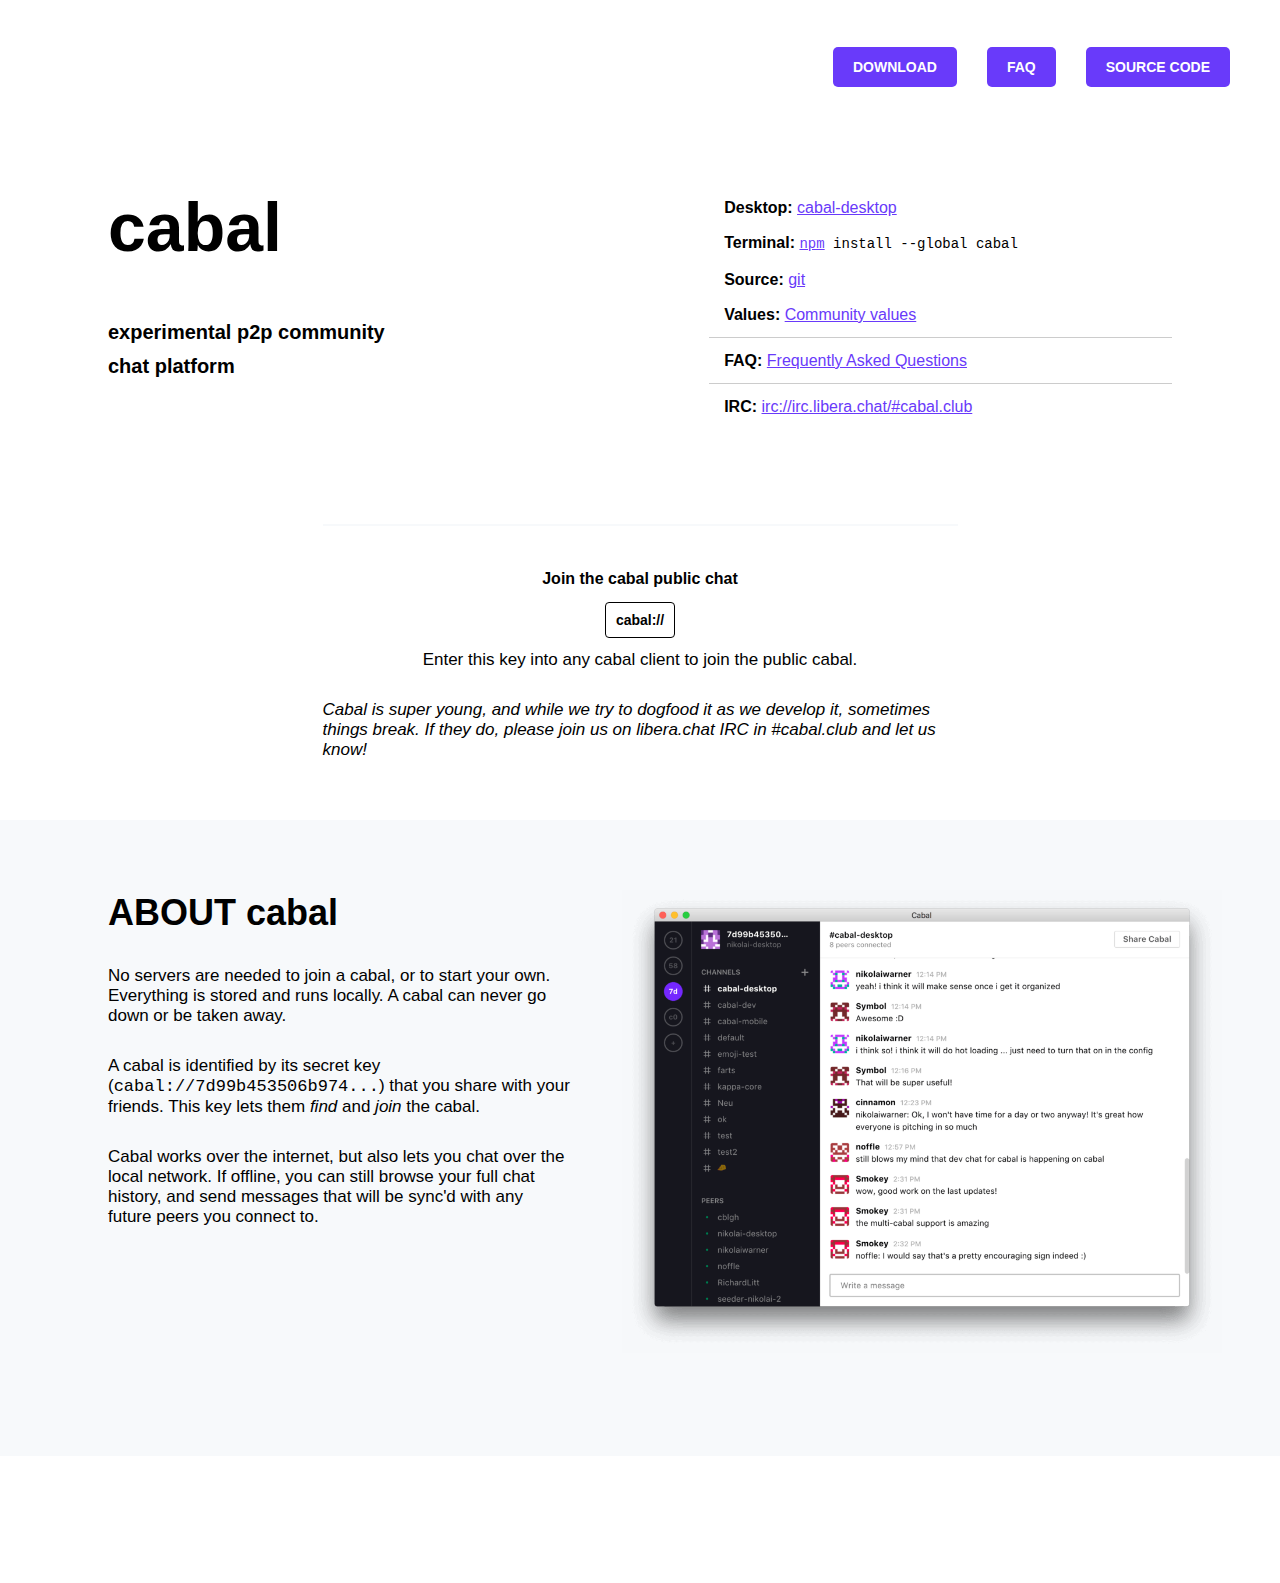
==== index.html @ 76ce259c "add new cabal key" ====
<!DOCTYPE html>

<html lang='en'>
<head>

  <title>cabal</title>

  <meta http-equiv="X-UA-Compatible" content="IE=edge">
  <meta name="viewport" content="width=device-width, initial-scale=1.0, maximum-scale=1.0" />
  <meta http-equiv='Content-Type' content='text/html; charset=utf-8' />
	<meta name="description" content="p2p chat" />

  <link rel="stylesheet" type="text/css" href="css/fonts/nitti.css" />
  <link rel="stylesheet" type="text/css" href="css/fonts/ibmplexmono.css" />
  <link rel="stylesheet" type="text/css" href="css/fonts/ibmplexsans.css" />
  <!--<link rel="stylesheet" type="text/css" href="/css/footer.css"/>-->

  <link rel="stylesheet" type="text/css" href="css/style.css" />

  <style type="text/css">
    .no-fouc {display: none;}
</style>

<script type="text/javascript">
    document.documentElement.className = 'no-fouc';
</script>

</head>

<body class="landing">
  <header><div class="header-wrapper"><div class="inner-wrapper">
    <nav id="navBar" class="no-js nav-bar">

    <div id='overlay'></div>

  <a class="nav-logo" href="/" aria-label="Cabal homepage"></a>


    <div class="nav-right">
      <div class="nav-links">
          <ul>
            <li class="alt"><a class="button uppercase" href="download.html" role="button">download</a></li>
            <li class="alt"><a class="button uppercase" href="faq.html" role="button">faq</a></li>
            <li class="alt"><a class="button uppercase" href="https://github.com/cabal-club" role="button">source code</a></li>
          </ul>
        </div>
      </div>
</nav>

  </div></div></header>

  <main class="content">
    <div class="wrapper">

  <section class="light"><div class="section-wrapper"><div class="columns">
    <div>
      <h1>cabal</h1>
      <h2 class="h2-homepage">experimental p2p community<br />chat platform</h2>
    </div>
    <div>
      <ul id='guide'>
        <li><b>Desktop:</b> <a href="https://github.com/cabal-club/cabal-desktop/releases">cabal-desktop</a></li>
        <li><b>Terminal:</b> <code><a href="https://nodejs.org">npm</a> install --global cabal</code></li>
        <li><b>Source:</b> <a href='https://github.com/cabal-club'>git</a></li>
        <li><b>Values:</b> <a href="https://github.com/cabal-club/commons/blob/master/values.md#values">Community values</a></li>
        <hr/>
        <li><b>FAQ:</b> <a href="faq.html">Frequently Asked Questions</a></li>
        <hr/>
        <li><b>IRC:</b> <a href='https://kiwiirc.com/nextclient/'>irc://irc.libera.chat/#cabal.club</a></li>
      </ul>
  </div></div></section>

  <section id="public">
    <h2>Join the cabal public chat</h2>
    <h3 class="selectable">cabal://</h3>
    <p>Enter this key into any cabal client to join the public cabal.</p>
    <p><i>Cabal is super young, and while we try to dogfood it as we develop it, sometimes things break. If they do, please join us on libera.chat IRC in #cabal.club and let us know!</i></p>
  </section>

  <section id="about" class="default"><div class="section-wrapper"><div class="columns">
    <div>
      <h2>ABOUT cabal</h2>
      <p>No servers are needed to join a cabal, or to start your own. Everything
      is stored and runs locally. A cabal can never go down or be taken
      away.</p>
      <p>A cabal is identified by its secret key
      (<code>cabal://7d99b453506b974...</code>) that you share with your
      friends.  This key lets them <i>find</i> and <i>join</i> the cabal.</p>
      <p>Cabal works over the internet, but also lets you chat over the local
      network. If offline, you can still browse your full chat history, and send
      messages that will be sync'd with any future peers you connect to.</p>
    </div>

    <div style="margin-right:-250px; width:800px">
      <img src="desktop.png" alt="desktop app" width="600px"/>
    </div>
  </div></div></section>
  </main>

<script>
  window.addEventListener("load", function(e) {
    document.documentElement.className = '';
  });
</script>

<!-- website forked from https://handshake.org (MIT) -->

</body>
</html>
---- css/style.css ----
/* Eric Meyer's CSS Reset
   http://meyerweb.com/eric/tools/css/reset/
   v2.0 | 20110126
   License: none (public domain)
   This is a Sass partial
*/
html, body, div, span, applet, object, iframe, h1, h2, h3, h4, h5, h6, p, blockquote, pre, a, abbr, acronym, address, big, cite, code, del, dfn, em, img, ins, kbd, q, s, samp, small, strike, strong, sub, sup, tt, var, b, u, i, center, dl, dt, dd, ol, ul, li, fieldset, form, label, legend, table, caption, tbody, tfoot, thead, tr, th, td, article, aside, canvas, details, embed, figure, figcaption, footer, header, hgroup, menu, nav, output, ruby, section, summary, time, mark, audio, video {
  margin: 0;
  padding: 0;
  border: 0;
  font-size: 100%;
  vertical-align: baseline; }

/* HTML5 display-role reset for older browsers */
article, aside, details, figcaption, figure, footer, header, hgroup, menu, nav, section {
  display: block; }

body {
  line-height: 1; }

ol, ul {
  list-style: none; }

blockquote, q {
  quotes: none; }

blockquote:before, blockquote:after, q:before, q:after {
  content: '';
  content: none; }

table {
  border-collapse: collapse;
  border-spacing: 0; }

/* BEGIN Light */
@font-face {
  font-family: 'Open Sans';
  src: url("../fonts/Light/OpenSans-Light.eot?v=1.1.0");
  src: url("../fonts/Light/OpenSans-Light.eot?#iefix&v=1.1.0") format("embedded-opentype"), url("../fonts/Light/OpenSans-Light.woff2?v=1.1.0") format("woff2"), url("../fonts/Light/OpenSans-Light.woff?v=1.1.0") format("woff"), url("../fonts/Light/OpenSans-Light.ttf?v=1.1.0") format("truetype"), url("../fonts/Light/OpenSans-Light.svg?v=1.1.0#Light") format("svg");
  font-weight: 300;
  font-style: normal; }
/* END Light */
/* BEGIN Light Italic */
@font-face {
  font-family: 'Open Sans';
  src: url("../fonts/LightItalic/OpenSans-LightItalic.eot?v=1.1.0");
  src: url("../fonts/LightItalic/OpenSans-LightItalic.eot?#iefix&v=1.1.0") format("embedded-opentype"), url("../fonts/LightItalic/OpenSans-LightItalic.woff2?v=1.1.0") format("woff2"), url("../fonts/LightItalic/OpenSans-LightItalic.woff?v=1.1.0") format("woff"), url("../fonts/LightItalic/OpenSans-LightItalic.ttf?v=1.1.0") format("truetype"), url("../fonts/LightItalic/OpenSans-LightItalic.svg?v=1.1.0#LightItalic") format("svg");
  font-weight: 300;
  font-style: italic; }
/* END Light Italic */
/* BEGIN Regular */
@font-face {
  font-family: 'Open Sans';
  src: url("../fonts/Regular/OpenSans-Regular.eot?v=1.1.0");
  src: url("../fonts/Regular/OpenSans-Regular.eot?#iefix&v=1.1.0") format("embedded-opentype"), url("../fonts/Regular/OpenSans-Regular.woff2?v=1.1.0") format("woff2"), url("../fonts/Regular/OpenSans-Regular.woff?v=1.1.0") format("woff"), url("../fonts/Regular/OpenSans-Regular.ttf?v=1.1.0") format("truetype"), url("../fonts/Regular/OpenSans-Regular.svg?v=1.1.0#Regular") format("svg");
  font-weight: normal;
  font-style: normal; }
/* END Regular */
/* BEGIN Italic */
@font-face {
  font-family: 'Open Sans';
  src: url("../fonts/Italic/OpenSans-Italic.eot?v=1.1.0");
  src: url("../fonts/Italic/OpenSans-Italic.eot?#iefix&v=1.1.0") format("embedded-opentype"), url("../fonts/Italic/OpenSans-Italic.woff2?v=1.1.0") format("woff2"), url("../fonts/Italic/OpenSans-Italic.woff?v=1.1.0") format("woff"), url("../fonts/Italic/OpenSans-Italic.ttf?v=1.1.0") format("truetype"), url("../fonts/Italic/OpenSans-Italic.svg?v=1.1.0#Italic") format("svg");
  font-weight: normal;
  font-style: italic; }
/* END Italic */
/* BEGIN Semibold */
@font-face {
  font-family: 'Open Sans';
  src: url("../fonts/Semibold/OpenSans-Semibold.eot?v=1.1.0");
  src: url("../fonts/Semibold/OpenSans-Semibold.eot?#iefix&v=1.1.0") format("embedded-opentype"), url("../fonts/Semibold/OpenSans-Semibold.woff2?v=1.1.0") format("woff2"), url("../fonts/Semibold/OpenSans-Semibold.woff?v=1.1.0") format("woff"), url("../fonts/Semibold/OpenSans-Semibold.ttf?v=1.1.0") format("truetype"), url("../fonts/Semibold/OpenSans-Semibold.svg?v=1.1.0#Semibold") format("svg");
  font-weight: 600;
  font-style: normal; }
/* END Semibold */
/* BEGIN Semibold Italic */
@font-face {
  font-family: 'Open Sans';
  src: url("../fonts/SemiboldItalic/OpenSans-SemiboldItalic.eot?v=1.1.0");
  src: url("../fonts/SemiboldItalic/OpenSans-SemiboldItalic.eot?#iefix&v=1.1.0") format("embedded-opentype"), url("../fonts/SemiboldItalic/OpenSans-SemiboldItalic.woff2?v=1.1.0") format("woff2"), url("../fonts/SemiboldItalic/OpenSans-SemiboldItalic.woff?v=1.1.0") format("woff"), url("../fonts/SemiboldItalic/OpenSans-SemiboldItalic.ttf?v=1.1.0") format("truetype"), url("../fonts/SemiboldItalic/OpenSans-SemiboldItalic.svg?v=1.1.0#SemiboldItalic") format("svg");
  font-weight: 600;
  font-style: italic; }
/* END Semibold Italic */
/* BEGIN Bold */
@font-face {
  font-family: 'Open Sans';
  src: url("../fonts/Bold/OpenSans-Bold.eot?v=1.1.0");
  src: url("../fonts/Bold/OpenSans-Bold.eot?#iefix&v=1.1.0") format("embedded-opentype"), url("../fonts/Bold/OpenSans-Bold.woff2?v=1.1.0") format("woff2"), url("../fonts/Bold/OpenSans-Bold.woff?v=1.1.0") format("woff"), url("../fonts/Bold/OpenSans-Bold.ttf?v=1.1.0") format("truetype"), url("../fonts/Bold/OpenSans-Bold.svg?v=1.1.0#Bold") format("svg");
  font-weight: bold;
  font-style: normal; }
/* END Bold */
/* BEGIN Bold Italic */
@font-face {
  font-family: 'Open Sans';
  src: url("../fonts/BoldItalic/OpenSans-BoldItalic.eot?v=1.1.0");
  src: url("../fonts/BoldItalic/OpenSans-BoldItalic.eot?#iefix&v=1.1.0") format("embedded-opentype"), url("../fonts/BoldItalic/OpenSans-BoldItalic.woff2?v=1.1.0") format("woff2"), url("../fonts/BoldItalic/OpenSans-BoldItalic.woff?v=1.1.0") format("woff"), url("../fonts/BoldItalic/OpenSans-BoldItalic.ttf?v=1.1.0") format("truetype"), url("../fonts/BoldItalic/OpenSans-BoldItalic.svg?v=1.1.0#BoldItalic") format("svg");
  font-weight: bold;
  font-style: italic; }
/* END Bold Italic */
/* BEGIN Extrabold */
@font-face {
  font-family: 'Open Sans';
  src: url("../fonts/ExtraBold/OpenSans-ExtraBold.eot?v=1.1.0");
  src: url("../fonts/ExtraBold/OpenSans-ExtraBold.eot?#iefix&v=1.1.0") format("embedded-opentype"), url("../fonts/ExtraBold/OpenSans-ExtraBold.woff2?v=1.1.0") format("woff2"), url("../fonts/ExtraBold/OpenSans-ExtraBold.woff?v=1.1.0") format("woff"), url("../fonts/ExtraBold/OpenSans-ExtraBold.ttf?v=1.1.0") format("truetype"), url("../fonts/ExtraBold/OpenSans-ExtraBold.svg?v=1.1.0#ExtraBold") format("svg");
  font-weight: 800;
  font-style: normal; }
/* END Extrabold */
/* BEGIN Extrabold Italic */
@font-face {
  font-family: 'Open Sans';
  src: url("../fonts/ExtraBoldItalic/OpenSans-ExtraBoldItalic.eot?v=1.1.0");
  src: url("../fonts/ExtraBoldItalic/OpenSans-ExtraBoldItalic.eot?#iefix&v=1.1.0") format("embedded-opentype"), url("../fonts/ExtraBoldItalic/OpenSans-ExtraBoldItalic.woff2?v=1.1.0") format("woff2"), url("../fonts/ExtraBoldItalic/OpenSans-ExtraBoldItalic.woff?v=1.1.0") format("woff"), url("../fonts/ExtraBoldItalic/OpenSans-ExtraBoldItalic.ttf?v=1.1.0") format("truetype"), url("../fonts/ExtraBoldItalic/OpenSans-ExtraBoldItalic.svg?v=1.1.0#ExtraBoldItalic") format("svg");
  font-weight: 800;
  font-style: italic; }
/* END Extrabold Italic */
/*# sourceMappingURL=open-sans.css.map */
@media (max-width: 46rem) {
  .nomobile, .tablet, .desktop {
    display: none !important; } }
@media (min-width: 46.001rem) and (max-width: 63rem) {
  .mobile, .notablet, .desktop {
    display: none !important; } }
@media (min-width: 63.001rem) {
  .mobile, .tablet, .nodesktop {
    display: none !important; } }
@media (max-width: 46rem) {
  .nomobile, .tablet, .desktop {
    display: none !important; } }
@media (min-width: 46.001rem) and (max-width: 63rem) {
  .mobile, .notablet, .desktop {
    display: none !important; } }
@media (min-width: 63.001rem) {
  .mobile, .tablet, .nodesktop {
    display: none !important; } }
.header-wrapper {
  display: flex;
  justify-content: center; }
.header-wrapper .inner-wrapper {
  max-width: 1440px;
  width: 100%; }

#overlay {
  background-color: transparent;
  display: none;
  height: 2500%;
  top: 0;
  right: 0;
  bottom: 0;
  left: 0;
  position: absolute;
  z-index: 9; }

.nav-bar {
  font-family: "Nitti Light", Helvetica, sans-serif;
  -ms-flex-align: center;
  -ms-grid-row-align: center;
  position: relative;
  z-index: 8;
  align-items: center;
  padding: 30px 50px;
  justify-content: space-between; }
@media (max-width: 63rem) {
  .nav-bar {
    justify-content: space-between; } }
@media(max-width: 414px) {
  .nav-bar {
    padding-left: 25px;
    padding-right: 25px; } }
.nav-bar a.nav-logo {
  display: block;
  background-image: url(../logo.black.svg);
  background-size: contain;
  height: 60px;
  width: 60px;
  background-repeat: no-repeat;
  position: relative;
  top:10px;
  margin-left:0px
}
.nav-bar a.nav-logo:hover {
  opacity:0.8;
}
.nav-bar .nav-right {
  align-items: center;
  display: flex;
  display: -ms-flexbox;
  justify-content: flex-end;
  margin-top: 13px; }
.nav-bar .nav-right.links-left {
  width: 100%;
  justify-content: flex-start; }
@media (max-width: 63rem) {
  .nav-bar .nav-right.links-left {
    width: unset; } }
.nav-bar .nav-right .nav-links.user-menu {
  margin-left: 50px; }
@media (max-width: 63rem) {
  .nav-bar .nav-right .nav-links.user-menu {
    margin-left: 0; } }
.nav-bar, .nav-bar .nav-links > ul {
  display: -ms-flexbox;
  display: flex; }
.nav-bar a, .nav-bar .nav-links > ul a {
  font-size: 14px;
  line-height: 14px;
  margin-left: 30px;
  font-weight: 600;
  color: #000;
  text-transform: uppercase;
  text-decoration: none; }
.nav-bar a:hover, .nav-bar .nav-links > ul a:hover {
  text-decoration: underline; }
.nav-bar .user-menu, .nav-bar .nav-links > ul .user-menu {
  flex: 0 0 auto; }
.nav-bar .user-menu .dropdown a, .nav-bar .nav-links > ul .user-menu .dropdown a {
  height: 30px;
  line-height: 30px;
  margin-left: 0;
  margin-top: 12px; }
> .nav-bar .user-menu .dropdown:before, > .nav-bar .nav-links > ul .user-menu .dropdown:before {
  display: inline-block;
  width: 30px;
  height: 30px; }
> .nav-bar .user-menu .dropdown:after, > .nav-bar .nav-links > ul .user-menu .dropdown:after {
  display: inline-block;
  margin-left: 5px;
  width: 12px;
  height: 5px;
  vertical-align: top; }
.nav-bar .user-menu .dropdown .dropdown-menu, .nav-bar .nav-links > ul .user-menu .dropdown .dropdown-menu {
  display: block;
  position: absolute;
  right: 40px;
  top: 70px;
  border-radius: 10px;
  text-align: left;
  box-shadow: 0 2px 6px rgba(0, 0, 0, 0.3); }
.nav-bar .user-menu .dropdown .dropdown-menu.hide, .nav-bar .nav-links > ul .user-menu .dropdown .dropdown-menu.hide {
  display: none; }
.nav-bar .user-menu .dropdown .dropdown-menu ul, .nav-bar .nav-links > ul .user-menu .dropdown .dropdown-menu ul {
  flex-direction: column;
  padding-left: 28px;
  padding-right: 28px; }
.nav-bar .user-menu .dropdown .dropdown-menu li, .nav-bar .nav-links > ul .user-menu .dropdown .dropdown-menu li {
  display: block;
  margin-left: 0px;
  color: black;
  padding: 0.5em 0; }
.nav-bar .user-menu .dropdown .dropdown-menu .dropdown-header, .nav-bar .nav-links > ul .user-menu .dropdown .dropdown-menu .dropdown-header {
  align-items: center;
  border-bottom: 1px solid #505274;
  padding: 15px 20px;
  display: flex;
  display: -ms-flexbox;
  -ms-flex-align: center;
  align-items: center;
  border-bottom: 1px solid #c2c2c2;
  padding: 15px 20px; }
.nav-bar .user-menu .dropdown .dropdown-menu .dropdown-header h5, .nav-bar .nav-links > ul .user-menu .dropdown .dropdown-menu .dropdown-header h5 {
  margin: 0;
  margin-top: 5px; }
.nav-bar .user-menu .dropdown .dropdown-menu .dropdown-header a.button, .nav-bar .nav-links > ul .user-menu .dropdown .dropdown-menu .dropdown-header a.button {
  background: #693AFA;
  color: white;
  margin-left: 10px;
  margin-right: 0;
  float: right;
  padding: 5px 10px;
  text-transform: none;
  font-size: 12px; }
.nav-bar .user-menu .dropdown .dropdown-menu .dropdown-header h5, .nav-bar .nav-links > ul .user-menu .dropdown .dropdown-menu .dropdown-header h5 {
  color: #A5A5A5;
  border: none;
  margin-right: 5px;
  margin-top: 13px;
  font-size: 9px; }

.dropdown .dropdown-menu.overflow {
  right: 10px; }

.dropdown .dropdown-menu:not(.dropdown-menu-header) {
  padding-top: 38px; }

.dark .dropdown .dropdown-menu .dropdown-header {
  background-color: black; }
.dark .dropdown .dropdown-menu .dropdown-header h5 {
  color: #8B8B8B; }

.landing .dropdown .dropdown-menu .dropdown-header, .light .dropdown .dropdown-menu .dropdown-header {
  background-color: #F2F2F2; }
.landing .dropdown .dropdown-menu .dropdown-header .button, .light .dropdown .dropdown-menu .dropdown-header .button {
  background: #693AFA;
  color: white;
  margin-left: 10px;
  float: right;
  text-transform: none; }
.landing .dropdown .dropdown-menu .dropdown-header h5, .light .dropdown .dropdown-menu .dropdown-header h5 {
  color: #A5A5A5;
  border: none;
  margin-right: 5px;
  font-size: 9px; }

.light .user-menu .dropdown > a:before, .landing .user-menu .dropdown > a:before {
  content: url("/img/icons/user_icon_black.svg"); }

.dark .user-menu .dropdown > a:before, .ownership .user-menu .dropdown > a:before {
  content: url("/img/icons/user_icon_white.svg"); }

.dark .dropdown .dropdown-menu {
  background-color: black;
  color: white; }

.ownership .dropdown .dropdown-menu {
  background-color: #434262;
  color: white; }

.light .dropdown .dropdown-menu, .landing .dropdown .dropdown-menu {
  background-color: white;
  color: black; }
.light .dropdown .dropdown-menu ul, .landing .dropdown .dropdown-menu ul {
  color: green;
  padding: 25px 0px;
  background-color: #F2F2F2; }

dropdown .dropdown-menu li {
  display: block;
  margin-left: 0px; }

#burgernav {
  position: absolute;
  right: 0;
  width: 100%;
  top: 105px;
  z-index: 10;
  color: black;
  padding: 2em 0 1.5em;
  display: none;
  border-top: #cccccc 1px solid;
  border-bottom: 1px solid #cccccc; }

.landing #burgernav, .light #burgernav {
  background-color: white; }

.dark #burgernav {
  background-color: black; }
.dark #burgernav a {
  color: white; }

.ownership #burgernav {
  background-color: #251C47; }
.ownership #burgernav a {
  color: white; }

#burgernav ul {
  display: block;
  margin: 0;
  text-transform: uppercase; }

#burgernav li {
  list-style: none;
  margin-left: 0; }

#burgernav li ul {
  text-transform: none; }

#burgernav li a {
  padding: 1em 0;
  font-weight: 100;
  display: block;
  font-size: initial;
  text-align: left;
  font-weight: bold; }
#burgernav li a:hover {
  text-decoration: underline; }

#burgernav li a.button {
  font-weight: bold;
  padding: 5px 10px;
  text-align: center; }

.dark #burgernav li a.button {
  color: black; }

#burgernav.dropped {
  display: block; }

.hide {
  display: none; }

.burgermenu {
  font-size: 2.5em;
  display: none; }

@media (max-width: 63rem) {
  .nav-links:not(.user-menu) {
    display: none; }

  .user-menu li {
    margin-left: 0; }

  .burgermenu {
    display: inherit; } }
.active-nav {
  overflow-y: visible; }

.active-nav #overlay {
  display: block; }

.dark header {
  background-color: black;
  background: black; }
.dark, .dark .nav-links ul li a {
  color: white; }
.dark .logo-dark {
  display: none; }
.dark .logo-light {
  display: block; }
.dark .burgermenu {
  background-color: black; }

.light header {
  background-color: #f7f9fb; }
.light .burgermenu {
  background-color: #white; }
.light, .light .nav-links ul li a {
  color: black; }
.light .logo-light {
  display: none; }
.light .logo-dark {
  display: block; }

.ownership header {
  background-color: #251C47;
  border-bottom: 1px solid #505274; }
.ownership header .nav-bar .nav-links {
  justify-content: flex-start; }
.ownership header .nav-bar .logo-dark {
  display: none; }

.landing header .logo-light {
  display: none; }
.landing header .nav-links ul li a {
  color: black; }

.ownership .nav-bar .nav-links a {
  color: white;
  margin-top: 11px; }

.no-js-fix {
  display: none; }

.no-js .no-js-fix {
  display: inline; }

.no-js .on-js-fix {
  display: none; }

html {
  height: 100%;
  margin: 0;
  padding: 0; }

body {
  display: -webkit-box;
  display: -ms-flexbox;
  display: flex;
  -webkit-box-orient: vertical;
  -webkit-box-direction: normal;
  -ms-flex-direction: column;
  flex-direction: column;
  height: 100%;
  font-family: "Nitti Light", Helvetica, sans-serif;
  margin: 0 auto;
  max-width: 100%;
  overflow-x: hidden;
  padding: 0; }
body.light {
  color: #000000;
  background-color: #ffffff; }
body p {
  font-size: 17px;
  font-weight: 400;
  line-height: 20px; }

h1, h2, h3, h4, h5, h6, p {
  margin-top: 0;
  margin-bottom: 12px; }

h1 {
  margin-bottom: 50px; }
h1.low-margin {
  margin-bottom: 30px; }

.content {
  -webkit-box-flex: 1;
  -ms-flex: 1 0 auto;
  flex: 1 0 auto; 
  padding-bottom: 8rem;
}
.content .wrapper {
  display: -webkit-box;
  display: -ms-flexbox;
  display: flex;
  -webkit-box-orient: vertical;
  -webkit-box-direction: normal;
  -ms-flex-direction: column;
  flex-direction: column;
  -webkit-box-align: center;
  -ms-flex-align: center;
  align-items: center;
  height: 100%;
  width: 100%; }

.columns {
  display: -webkit-box;
  display: -ms-flexbox;
  display: flex;
  -webkit-box-orient: vertical;
  -webkit-box-direction: normal;
  -ms-flex-direction: row;
  flex-direction: row;
  -webkit-box-align: center;
  -ms-flex-align: center;
  align-items: center;
  margin-bottom: 30px; }
.columns > img#faucet {
  width: 90px;
  margin-left: 10px; }

section {
  display: -webkit-box;
  display: -ms-flexbox;
  display: flex;
  -webkit-box-orient: vertical;
  -webkit-box-direction: normal;
  -ms-flex-direction: column;
  flex-direction: column;
  -webkit-box-align: center;
  -ms-flex-align: center;
  align-items: center;
  width: 100%;
  padding: 70px 0; }
section .section-wrapper {
  box-sizing: border-box;
  display: -webkit-box;
  display: -ms-flexbox;
  display: flex;
  max-width: 1064px;
  margin: 0 50px;
  width: calc(100% - 100px);
  -webkit-box-orient: horizontal;
  -webkit-box-direction: normal;
  -ms-flex-direction: row;
  flex-direction: column; }
section .section-wrapper.faq {
  flex-direction: row; }
section .section-wrapper > div.columns {
  display: inherit;
  -webkit-box-pack: justify;
  -ms-flex-pack: justify;
  justify-content: space-between;
  align-items: stretch; }
section .section-wrapper > div.columns.wide-left div:first-of-type {
  width: 60%; }
section .section-wrapper > div.columns.wide-left div:nth-of-type(2) {
  text-align: center;
  width: 40%; }
section .section-wrapper > div.columns > div {
  width: 43.5%; }
section .section-wrapper > div.columns > div .faucet-cta {
  border: 1px solid black;
  padding: 50px;
  background-color: white; }
section .section-wrapper > div.columns > div .faucet-cta p:last-of-type {
  margin-bottom: 0; }
section .section-wrapper > div.columns > div .faucet-cta p.button-wrap a.button {
  width: calc(100% - 100px);
  padding: 20px 35px;
  text-align: center;
  display: block; }
section .button {
  font-size: 16px;
  font-weight: 600;
  height: 24px;
  line-height: 24px;
  text-decoration: none;
  padding: 16px 30px;
  border-radius: 5px; }
section a.button {
  color: white; }

/* Chrome/Opera/Safari */
::-webkit-input-placeholder {
  color: #c2c2c2; }

/* Firefox 19+ */
::-moz-placeholder {
  color: #c2c2c2; }

/* IE 10+ */
::-ms-input-placeholder {
  color: #c2c2c2; }

/* Firefox 18- */
::-moz-placeholder {
  color: #c2c2c2; }

h1 {
  font-family: "IBM Plex Sans", Helvetica, sans-serif;
  line-height: 75px;
  font-size: 68px;
  font-weight: 600;
  margin-top: 0; }

h2 {
  font-size: 36px;
  font-weight: 600;
  line-height: 46px;
  margin-bottom: 30px;
  max-width: 884px; }

h3 {
  font-size: 20px;
  font-weight: 600;
  line-height: 34px; }

h4 {
  font-size: 16px;
  line-height: 32px;
  font-weight: 400; }

h5 {
  border: 1px solid #ffffff;
  display: block;
  margin: 0;
  padding: 0; }

.h2-homepage {
  font-size: 20px;
  font-weight: 600;
  line-height: 34px;
  margin-bottom: 12px;
}

.space-top {
  padding-top: 30px; }

.no-pad {
  padding-bottom: unset;
  padding-top: unset;
  margin: unset; }

.footnote {
  font-size: 10px; }

.cta {
  text-align: center;
  margin-top: 2em !important; }

.purple-link {
  color: #693AFA !important;
  text-decoration: underline !important; }
.purple-link:hover {
  color: #5630CD !important; }

.long-list-item {
  word-wrap: break-word; }

a {
  color: #693AFA;
  font-weight: 400; }

.community ul li {
  margin-bottom: 30px; }
.community .hero-no-split ul li {
  display: flex;
  flex-flow: column nowrap;
  align-items: center; }
.community .hero-no-split strong {
  display: block; }

ul.events {
  list-style: none;
  padding: 0; }
ul.events li {
  margin-bottom: 30px; }
ul.events li span, ul.events li a {
  display: inline-block;
  margin-bottom: 12px; }
ul.events li span {
  font-weight: bold;
  width: 205px; }

.name-container strong {
  display: inline-block;
  line-height: 34px; }

p {
  margin-bottom: 30px;
  max-width: 884px; }

ul.name-list {
  padding: 0;
  margin: 0;
  list-style-type: none;
  display: -webkit-box;
  display: -ms-flexbox;
  display: flex;
  -ms-flex-wrap: wrap;
  flex-wrap: wrap;
  -ms-flex-line-pack: justify;
  align-content: space-between;
  -webkit-box-align: center;
  -ms-flex-align: center;
  align-items: center; }
ul.name-list + strong {
  margin-top: 30px; }
ul.name-list li {
  width: 33.33%;
  margin: 0; }
ul.name-list a {
  text-decoration: none;
  color: black;
  font-weight: 400;
  line-height: 34px; }

ul.notes {
  display: -webkit-box;
  display: -ms-flexbox;
  display: flex;
  padding: 0;
  flex-wrap: wrap;
  -webkit-box-pack: justify;
  -ms-flex-pack: justify;
  justify-content: space-between; }
ul.notes strong {
  display: inline-block;
  margin-right: 10px; }
ul.notes.pad {
  margin-bottom: unset; }
ul.notes li {
  margin-top: 12px;
  max-width: 43.5%;
  min-height: 160px;
  line-height: 34px;
  position: relative;
  display: block;
  padding-top: 20px;
  -webkit-box-flex: 1;
  -ms-flex: 1 1 auto;
  flex: 1 1 auto; }
ul.notes li:before {
  content: " ";
  background: black;
  height: 5px;
  left: 0;
  position: absolute;
  top: 0;
  width: 32px; }

img:not(.logo) {
  max-width: 100%; }

.inner-wrap {
  max-width: 884px; }
.inner-wrap h2 {
  font-weight: normal; }

.center {
  text-align: center; }

#privacy-policy h4, #terms-of-use h4 {
  margin: 0 0 5px; }
#privacy-policy ul, #terms-of-use ul {
  display: block;
  list-style: none;
  max-width: 884px; }

#terms-of-use ul li {
  margin-bottom: 30px;
  line-height: 32px; }

.links a {
  display: block;
  margin: 0 0 30px; }
.links a.button {
  display: inline-block; }

.text a {
  text-decoration: none;
  color: black; }
.text a:hover {
  color: black;
  text-decoration: underline; }

#roadmap ol {
  margin: 0;
  padding: 0;
  display: flex;
  list-style-type: none;
  justify-content: space-between; }

#roadmap ol li {
  position: relative;
  padding: 80px 30px 0 0;
  display: block;
  width: 28%; }

#roadmap ol li p {
  margin: 15px 0;
  line-height: 200%; }

#roadmap ol li:before {
  position: absolute;
  left: 0;
  top: 10px;
  width: 60px;
  height: 60px;
  border-radius: 30px;
  background: #222646;
  content: " "; }

#roadmap ol li:after {
  position: absolute;
  left: 90px;
  top: 38px;
  width: 310px;
  height: 4px;
  border-radius: 30px;
  background: #222646;
  content: " "; }

#roadmap ol li:first-child:before {
  background: #00f9ca; }

#roadmap ol li:last-child:after {
  content: none; }

#roadmap ol li.phase-2 {
  margin-top: 60px; }

#roadmap ol li.phase-3 {
  margin-top: 120px; }

#roadmap .date {
  font-style: italic; }

.center-link {
  max-width: unset;
  width: 100%;
  text-align: center;
  margin-top: 50px; }

body.landing .links {
  display: block; }
body.landing .links a {
  display: block; }
body.landing .links .verified {
  display: inline-block; }
body.landing .button:hover {
  color: white !important; }

#guide {
}
#guide li {
  line-height: 15px;
  padding:10px 15px;
}
#guide hr {
  background:#ccc;
  height:1px;
  display: block;
  border:0px;
  margin:5px 0px;
}

#guide code {
  font-size:14px;
}

#public {
  border-top:2px solid #f7f9fb;
  padding: 30px 0;
  width: 635px;
}

#public h2 {
  font-size:16px;
  margin-bottom: 0px
}

#public h3 {
  font-size: 14px;
  border: 1.5px solid black;
  border-radius: 4px;
  padding: 0px 10px;
  max-width: 80vw;
  word-break: break-word;
  text-align: center;
}

.selectable {
  -webkit-touch-callout: all; /* iOS Safari */
  -webkit-user-select: all; /* Safari */
  -khtml-user-select: all; /* Konqueror HTML */
  -moz-user-select: all; /* Firefox */
  -ms-user-select: all; /* Internet Explorer/Edge */
  user-select: all; /* Chrome and Opera */
}

.hero-info {
  padding: 14px 0px; }
.hero-info:not(:last-child) {
  border-bottom: 1px solid #C2C2C2; }
.hero-info h4 {
  padding-bottom: 0px;
  margin-bottom: 0px;
  font-weight: 600;
  font-size: 1em; }
.hero-info p {
  margin-bottom: 0; }

.hero-no-split {
  display: flex;
  flex-direction: column;
  align-items: center; }
.hero-no-split ul li {
  width: unset; }
.hero-no-split p {
  margin-bottom: 0; }
.hero-no-split p a {
  color: #693AFA; }
.hero-no-split h4 {
  padding-bottom: 0px;
  margin-bottom: 0px;
  font-weight: 600;
  font-size: 1em; }
.hero-no-split ul {
  display: -ms-flexbox;
  display: -webkit-box;
  display: flex;
  flex-wrap: wrap;
  margin: 0;
  padding: 0;
  list-style: none;
  -webkit-box-pack: justify;
  -ms-flex-wrap: wrap;
  -ms-flex-pack: justify; }
.hero-no-split ul li {
  margin: 0 70px 12px 0; }
.hero-no-split ul h4 {
  font-weight: 600; }
.hero-no-split ul h4, .hero-no-split ul p {
  margin-bottom: 0; }
.hero-no-split.short {
  height: 300px; }

.light .button, .default .button {
  background-color: #693AFA; }

.light .button:hover, .default .button:hover {
  background-color: #5630CD; }

.light .button {
  color: white; }

.default .button {
  color: #f7f9fb; }

.light .nav-links .button, .landing .nav-links .button, .default .nav-links .button {
  padding: 12px 20px;
  border-radius: 5px;
  background-color: #693AFA;
  color: white; }
.light .nav-links .button:hover, .landing .nav-links .button:hover, .default .nav-links .button:hover {
  background-color: #5630CD; }

section.light {
  background-color: white; }

section.default {
  background-color: #f7f9fb; }

.foss-list {
  max-width: 800px;
  display: block;
  width: 90%;
  margin-left: 1.5em;
  padding-bottom: 2em; }
.foss-list li {
  padding-top: 0.4em; }

.cta {
  text-align: center; }

.collapse-margin {
  margin: 0; }

#faq h2:first-of-type {
  margin-top: 0; }
#faq h2 {
  margin-top: 70px; }
#faq .links {
  width: 150px; }
#faq .links a {
  display: block;
  color: black;
  font-size: 18px;
  font-weight: bold;
  margin-bottom: 35px;
  text-decoration: none; }
#faq .links a:hover {
  text-decoration: underline; }
#faq .links a.active {
  color: #693AFA; }

#questions {
  margin-left: 100px; }
#questions .question h3 {
  border-bottom: 1px solid black;
  display: flex;
  justify-content: space-between;
  padding: 30px 0; }
#questions .question ul {
  display: block;
  line-height: 22px;
  margin-top: 5px; }

.airdrop-phase ul {
  list-style-type: circle;
  padding-left: 30px; }
.airdrop-phase ul li {
  line-height: 22px;
  margin-bottom: 22px; }

#phase-2 img {
  max-width: 60%; }

@media (max-width: 900px) {
  #roadmap {
    padding-top: 45px; }

  #roadmap h2 {
    display: inline-block;
    text-align: left;
    margin-bottom: 40px; }

  #roadmap h2:before {
    position: relative;
    left: -30px;
    width: 110%;
    margin-bottom: 22px; }

  #roadmap ol {
    flex-direction: column;
    padding: 0; }

  #roadmap ol li {
    padding-top: 0;
    padding-left: 80px;
    width: auto; }

  #roadmap ol li:after {
    left: 28px;
    top: 80px;
    bottom: 10px;
    width: 4px;
    height: auto;
    /* this should be 20px but theres a space already there that 10px */
    margin-top: 10px; }

  #roadmap ol li h3 {
    text-align: left; }

  #roadmap ol li:last-child:after {
    content: none; }

  #roadmap ol li.phase-2, #roadmap ol li.phase-3 {
    margin-top: 0; } }
@media(max-width: 1200px) {
  ul.notes li {
    min-height: 106px; }

  .name-list li.text {
    width: 50%; }
  .name-list li.text.stanford {
    letter-spacing: -0.5px; }

  .name-container strong, .name-container li {
    font-size: 16px; } }
@media(max-width: 1024px) {
  h2 {
    margin-bottom: 30px; }

  body p {
    margin-bottom: 30px; }

  ul + strong {
    margin-top: 30px; }
  ul.name-list {
    margin-bottom: 0; }
  ul.notes li {
    margin-bottom: 30px;
    min-height: unset; }

  .light .nav-bar {
    background-color: white; }

  .nav-bar .nav-links:not(.user-menu) {
    display: none; }

  .nav-bar .burgermenu {
    display: inherit; }

  .hero.short {
    height: 200px;
    min-height: unset; }

  .center-wrap {
    padding-left: 30px;
    padding-right: 30px; }

  section:first-of-type .center-wrap {
    padding-left: 25px;
    padding-right: 25px; }
  section:first-of-type .center-wrap .hero {
    flex-direction: column;
    margin-left: 0;
    align-items: left; }
  section:first-of-type .center-wrap .hero .left {
    max-width: 100%; }
  section:first-of-type .center-wrap .hero .left h2 {
    font-size: 44px; }
  section:first-of-type .center-wrap .hero .right {
    max-width: 100%;
    margin: 0; }

  #faq .links {
    display: none; }

  #questions {
    margin-left: 0; }

  #landing .center-wrap {
    height: unset; }
  #landing li:first-of-type {
    margin: 0; }
  #landing li {
    margin: 0 50px 0 0; }
  #landing p {
    margin-bottom: 30px; }

  #questions h2 {
    margin-top: 50px;
    margin-bottom: 0; } }
@media(max-width: 768px) {
  section .section-wrapper > div.columns {
    flex-direction: column; }
  section .section-wrapper > div.columns > div:first-child {
    margin-bottom: 30px; }
  section .section-wrapper > div.columns > div {
    width: 100%; }
  section .section-wrapper > div.columns.wide-left > div:first-of-type {
    width: unset; } }
@media(max-width: 414px) {
  section .section-wrapper {
    margin: 0 25px;
    width: calc(100% - 50px); }
  section .section-wrapper > div.columns div .faucet-cta {
    padding: 20px; }
  section .section-wrapper > div.columns div .faucet-cta p.button-wrap a.button {
    width: calc(100% - 70px); }

  body p, body .links a, body ul.notes li, body .name-list li.text {
    font-size: 14px;
    line-height: 26px;
    width: 100%; }
  body .links {
    margin-bottom: 30px; }
  body .links a {
    margin-bottom: 12px; }
  body p {
    margin-bottom: 30px; }

  h1 {
    font-size: 42px;
    line-height: 48px;
    margin-bottom: 0; }
  h1 + * {
    margin-top: 30px; }

  h2 {
    font-size: 26px;
    line-height: 30px; }

  h3 {
    font-size: 16px;
    line-height: 24px; }
  h3 strong {
    display: block;
    font-size: 14px; }

  h4 {
    font-size: 12px; }

  ul li {
    line-height: 22px; }

  ul {
    font-size: 14px; }
  ul + strong {
    margin-top: 30px; }
  ul.name-list {
    font-size: 12px;
    line-height: 22px;
    margin-bottom: 30px; }
  ul.notes li {
    line-height: 22px;
    margin-bottom: 30px;
    min-height: unset;
    min-width: 100%; }
  ul.events {
    display: block;
    list-style: none;
    padding: 0; }
  ul.events li {
    margin-bottom: 30px; }
  ul.events li span, ul.events li a {
    display: block;
    margin-bottom: 12px; }
  ul.events li span {
    font-weight: bold; }

  .community .hero-no-split ul {
    display: inherit;
    flex-direction: column;
    width: 100%;
    margin-top: 30px; }
  .community .hero-no-split ul li {
    align-items: flex-start; } }
.pledge-body {
  background-color: #111111;
  color: #C2C2C2; }

.fo-oh-fo h1 {
  font-size: 120px; }

.bio ul {
  margin-bottom: 30px; }
.bio ul li {
  line-height: 34px; }

code {
  word-break: break-word;
}

@media(min-width: 1200px) {
  .hero-no-split {
    text-align: center; }

  #faq.fixed #navigation {
    position: fixed;
    top: 65px; }

  #faq.absolute #navigation {
    position: absolute;
    top: 5945px; }

  #faq.fixed #questions, #faq.absolute #questions {
    margin-left: 192px; } }
@media(min-width: 1600px) {
  #roadmap .center-wrap {
    max-width: 1600px;
    margin-left: 90px; } }
@media(min-width: 2000px) {
  #roadmap .center-wrap {
    max-width: 1600px;
    padding-left: 300px; } }

/*# sourceMappingURL=marketing.css.map */
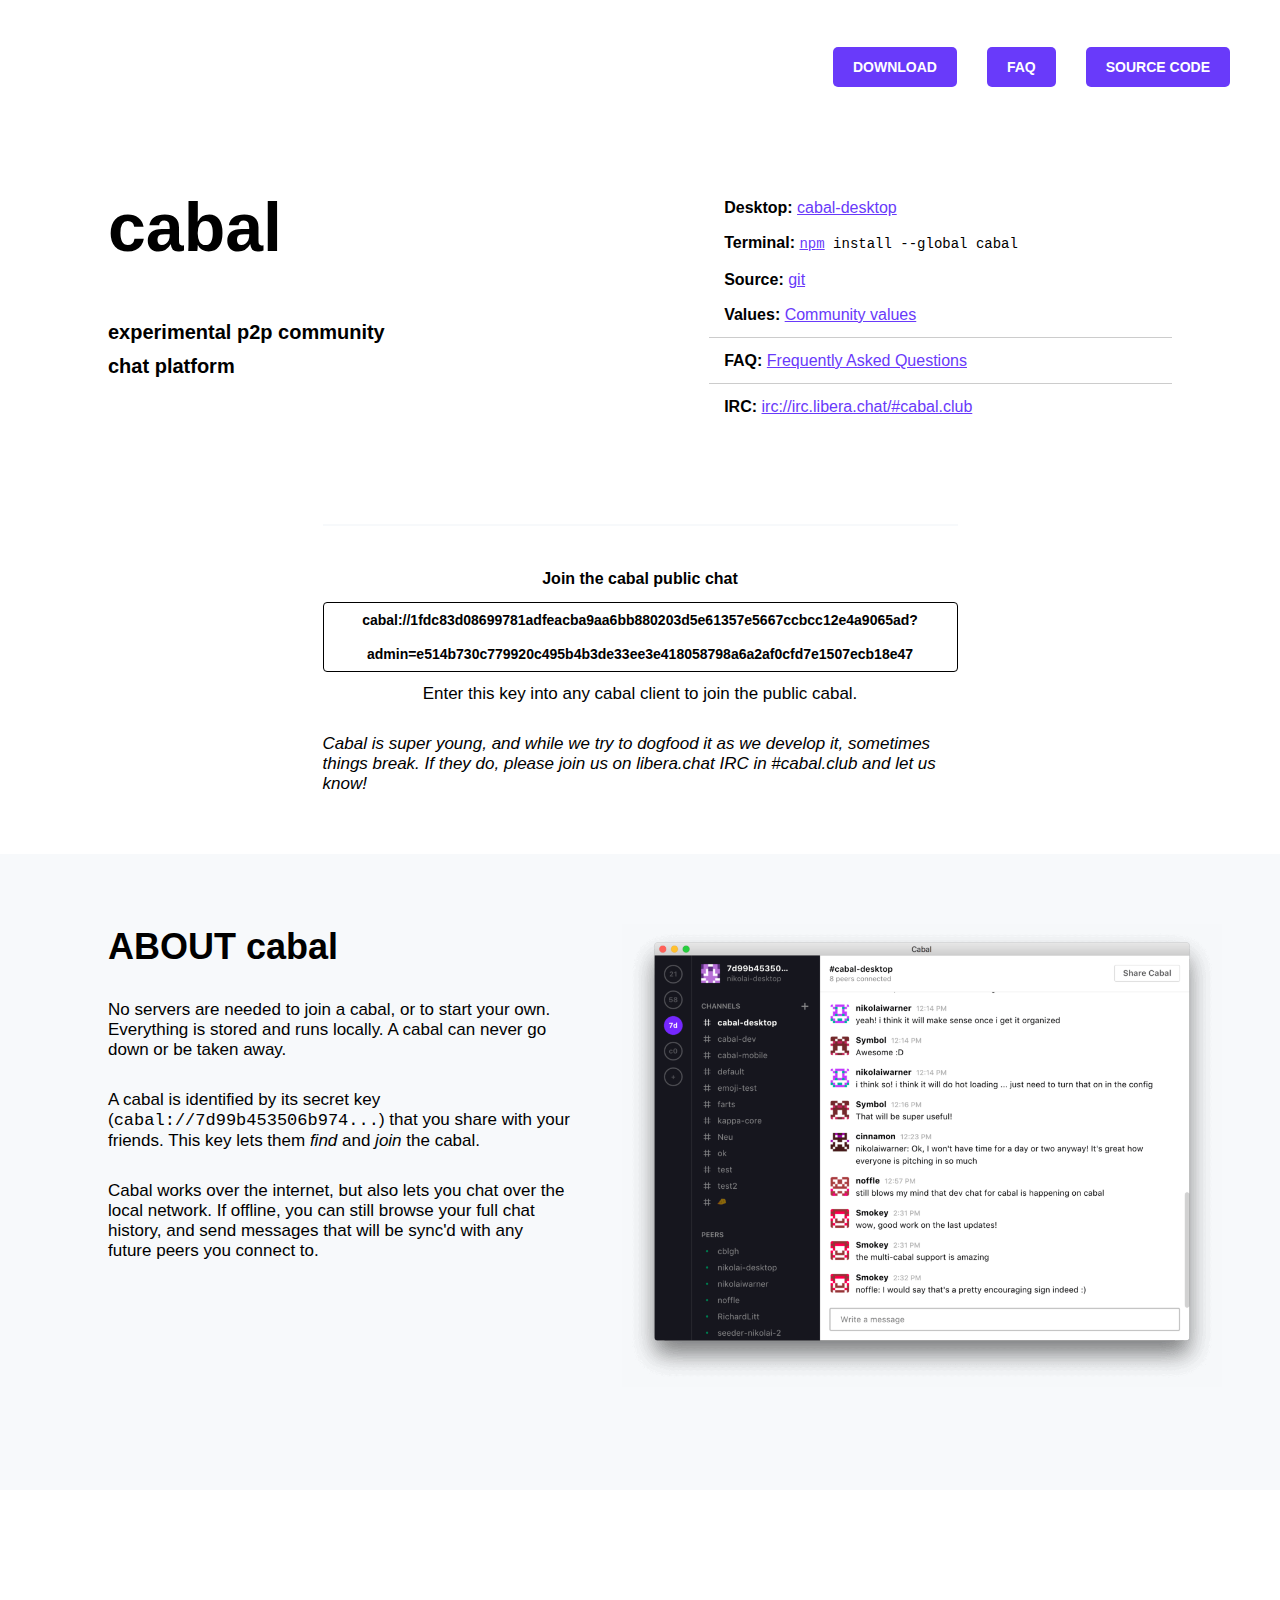
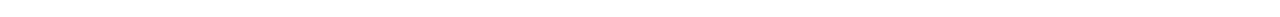
==== commit edfac7cb: "Revert "add new cabal key" (script fail; no key!)" ====
--- a/index.html
+++ b/index.html
@@ -72,7 +72,7 @@
 
   <section id="public">
     <h2>Join the cabal public chat</h2>
-    <h3 class="selectable">cabal://</h3>
+    <h3 class="selectable">cabal://1fdc83d08699781adfeacba9aa6bb880203d5e61357e5667ccbcc12e4a9065ad?admin=e514b730c779920c495b4b3de33ee3e418058798a6a2af0cfd7e1507ecb18e47</h3>
     <p>Enter this key into any cabal client to join the public cabal.</p>
     <p><i>Cabal is super young, and while we try to dogfood it as we develop it, sometimes things break. If they do, please join us on libera.chat IRC in #cabal.club and let us know!</i></p>
   </section>
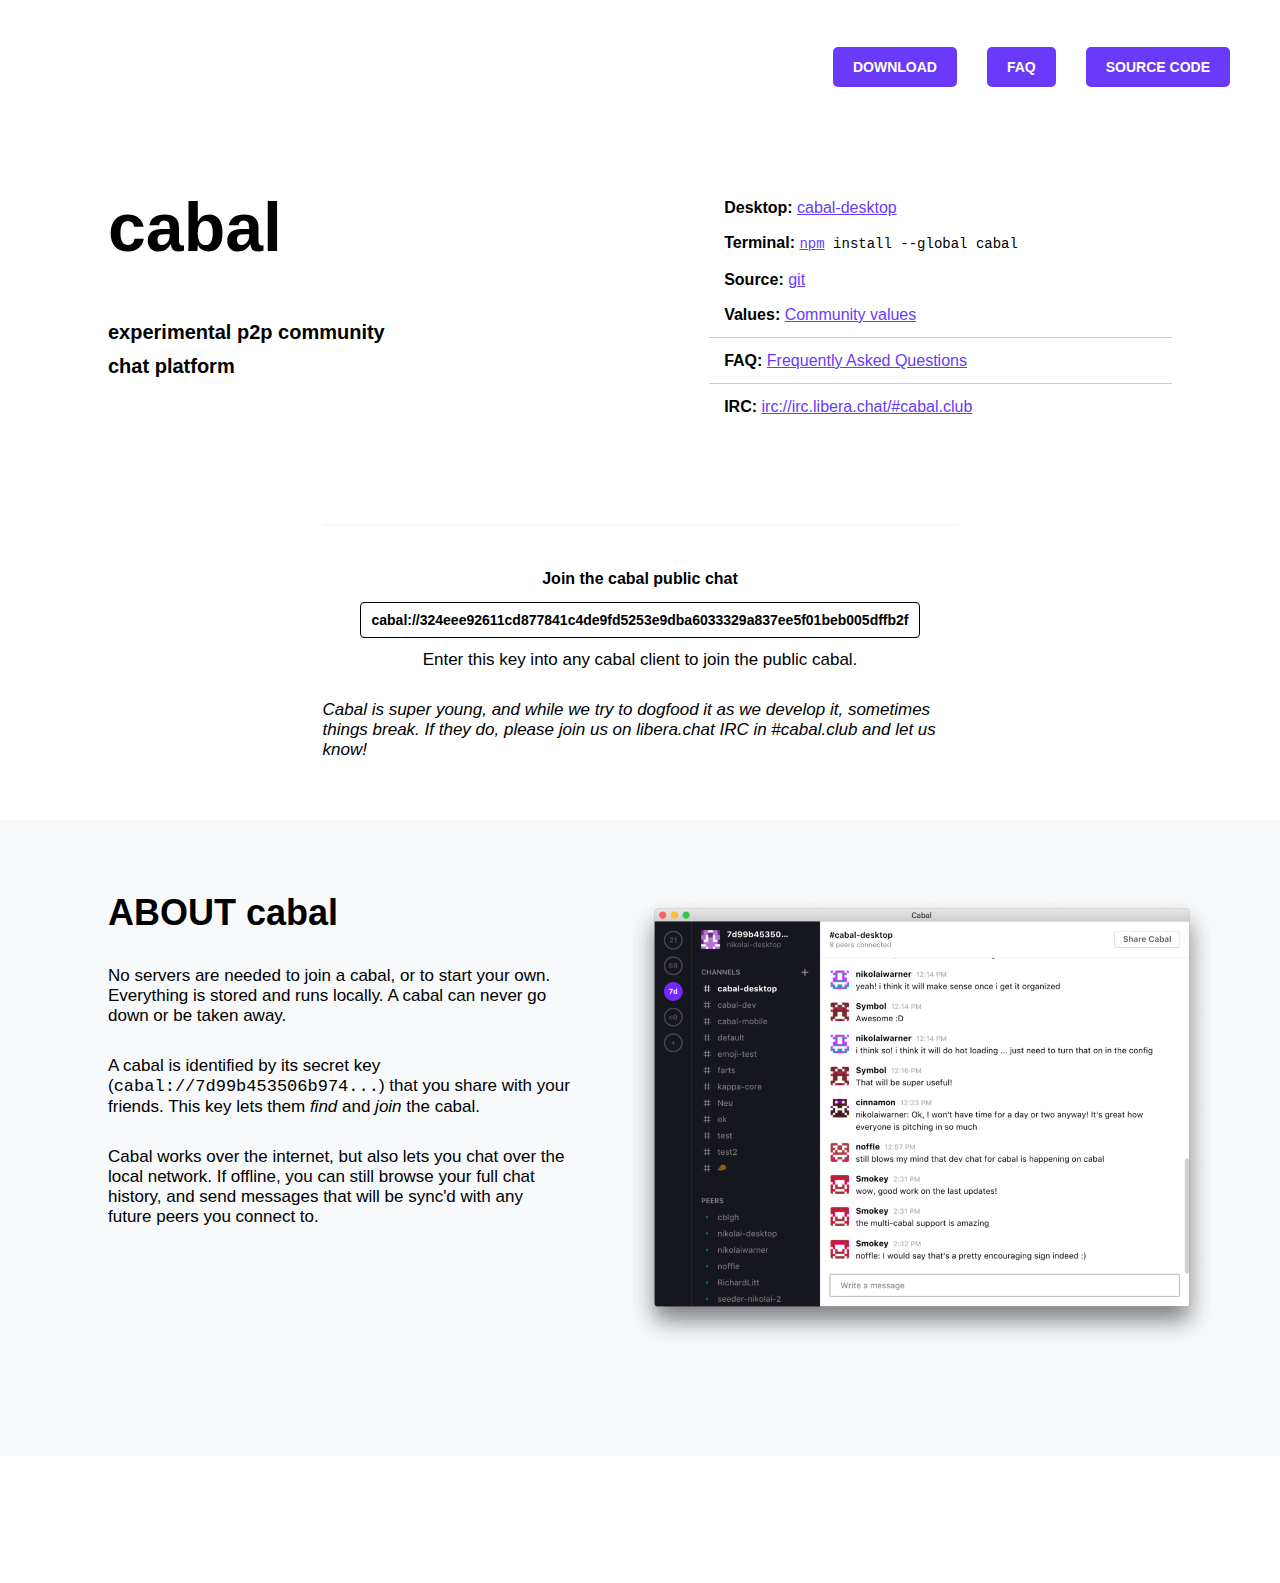
==== commit 793e5f6e: "add new cabal key" ====
--- a/index.html
+++ b/index.html
@@ -72,7 +72,7 @@
 
   <section id="public">
     <h2>Join the cabal public chat</h2>
-    <h3 class="selectable">cabal://1fdc83d08699781adfeacba9aa6bb880203d5e61357e5667ccbcc12e4a9065ad?admin=e514b730c779920c495b4b3de33ee3e418058798a6a2af0cfd7e1507ecb18e47</h3>
+    <h3 class="selectable">cabal://324eee92611cd877841c4de9fd5253e9dba6033329a837ee5f01beb005dffb2f</h3>
     <p>Enter this key into any cabal client to join the public cabal.</p>
     <p><i>Cabal is super young, and while we try to dogfood it as we develop it, sometimes things break. If they do, please join us on libera.chat IRC in #cabal.club and let us know!</i></p>
   </section>
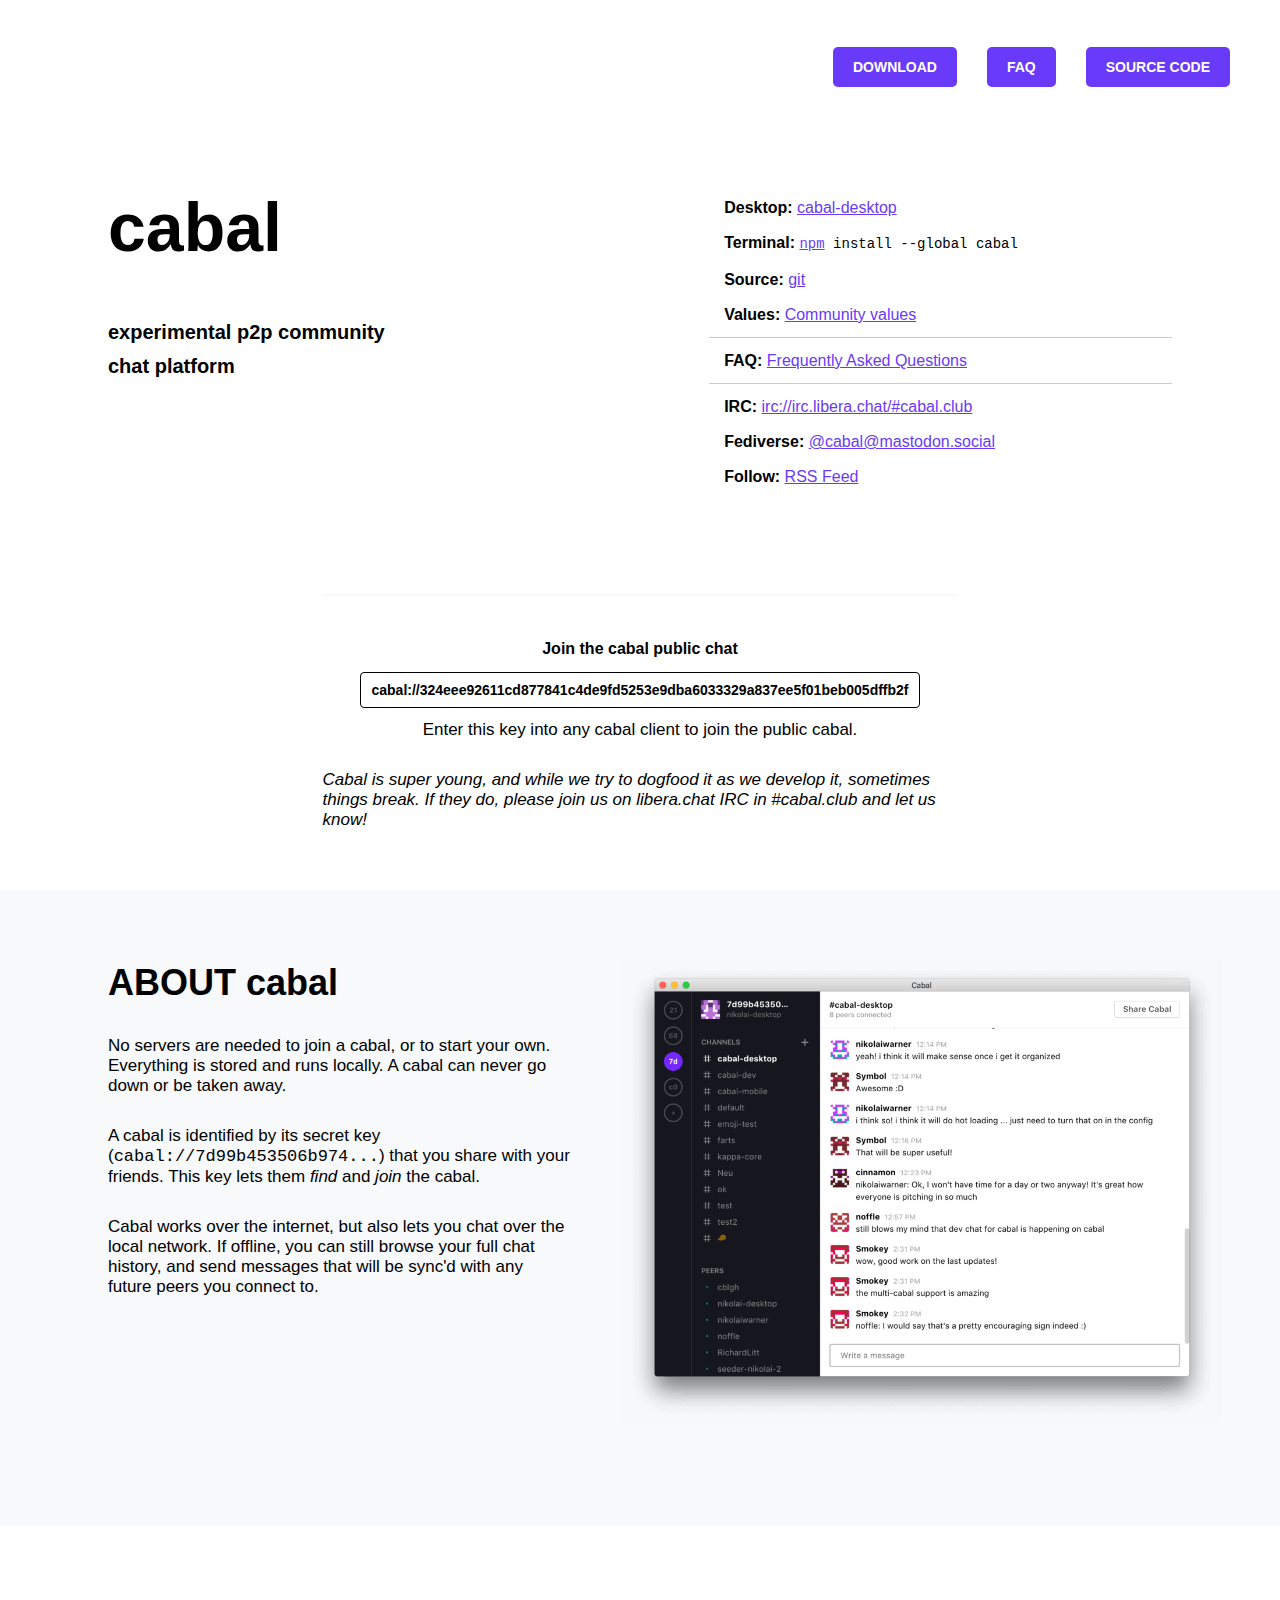
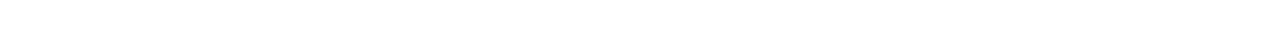
==== commit 7f8417e5: "Add links to fediverse and web feed" ====
--- a/index.html
+++ b/index.html
@@ -16,6 +16,7 @@
   <!--<link rel="stylesheet" type="text/css" href="/css/footer.css"/>-->
 
   <link rel="stylesheet" type="text/css" href="css/style.css" />
+  <link href='https://mastodon.social/@Cabal.rss' rel='alternate' type='application/rss+xml'>
 
   <style type="text/css">
     .no-fouc {display: none;}
@@ -66,7 +67,9 @@
         <hr/>
         <li><b>FAQ:</b> <a href="faq.html">Frequently Asked Questions</a></li>
         <hr/>
-        <li><b>IRC:</b> <a href='https://kiwiirc.com/nextclient/'>irc://irc.libera.chat/#cabal.club</a></li>
+        <li><b>IRC:</b> <a href='https://kiwiirc.com/nextclient/irc.libera.chat#cabal.club'>irc://irc.libera.chat/#cabal.club</a></li>
+        <li><b>Fediverse:</b> <a href='https://mastodon.social/@cabal'>@cabal@mastodon.social</a></li>
+        <li><b>Follow:</b> <a href='https://mastodon.social/@cabal.rss'>RSS Feed</a></li>
       </ul>
   </div></div></section>
 
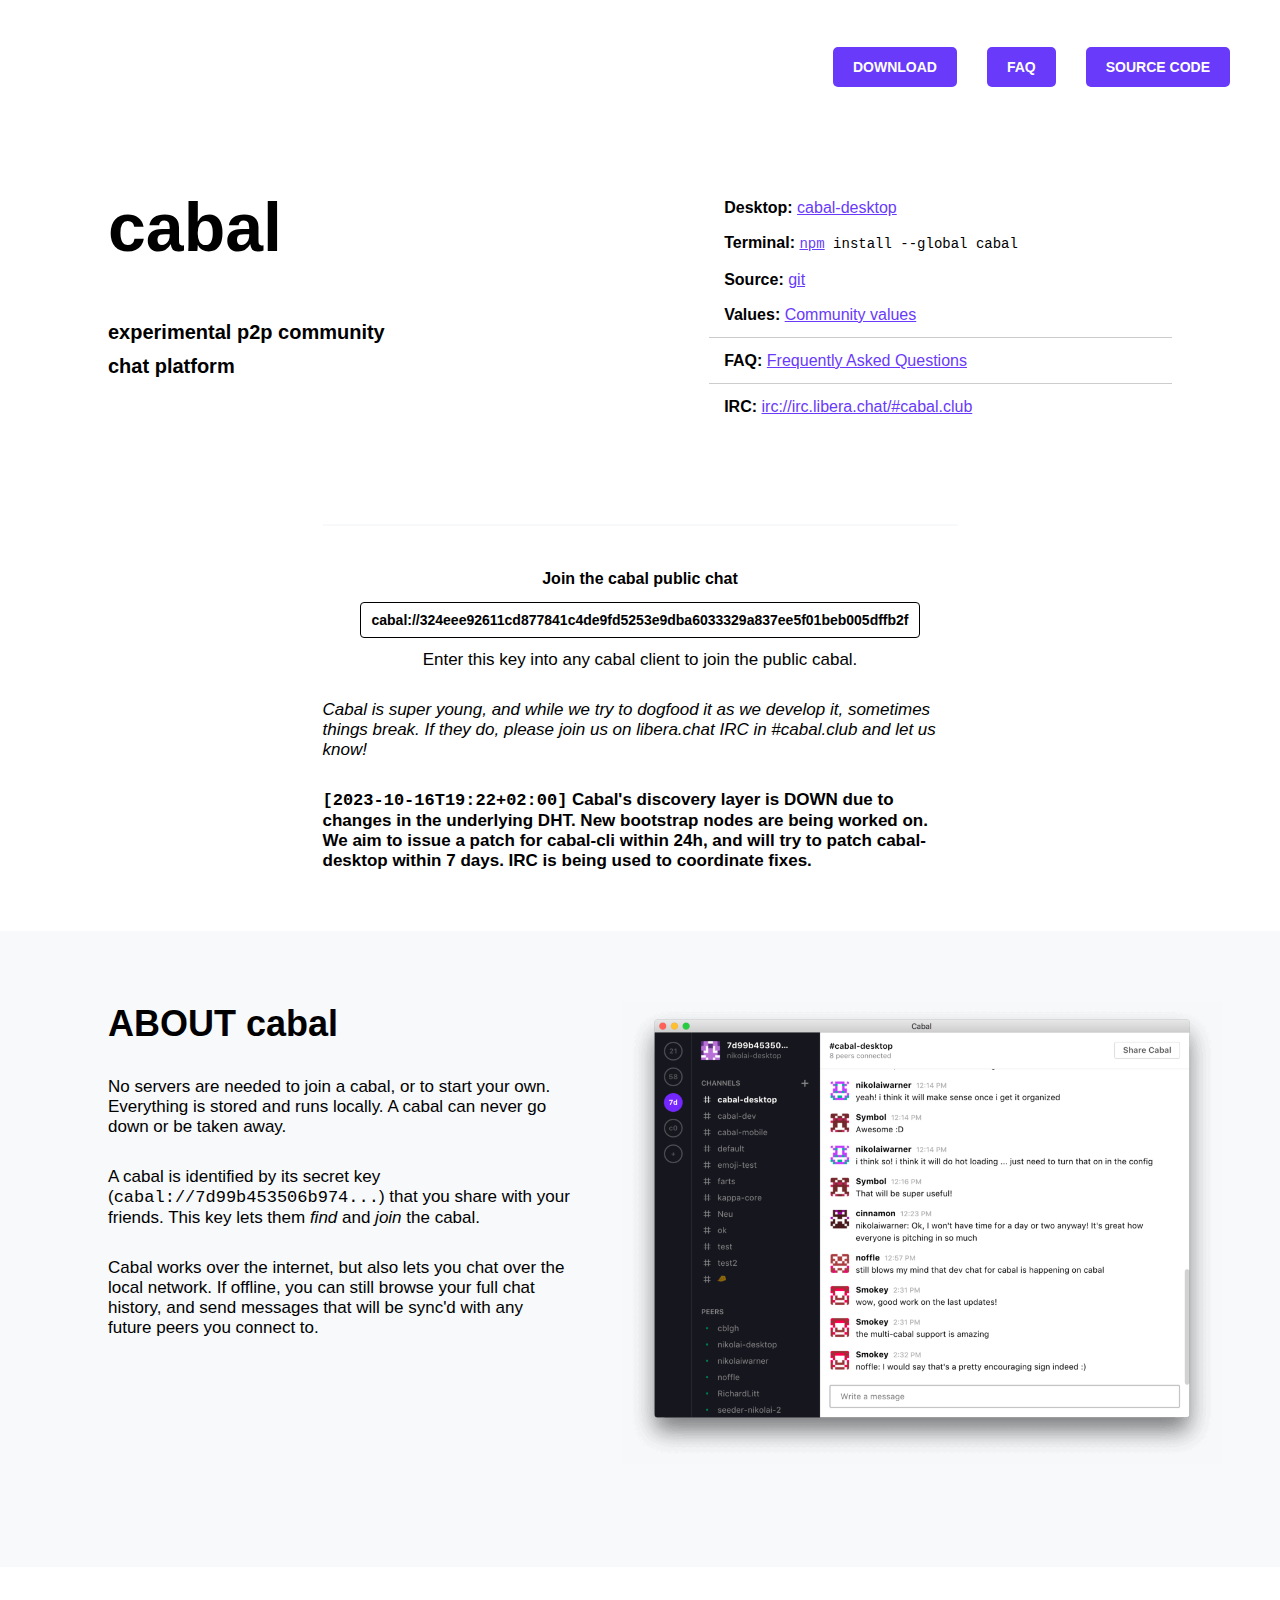
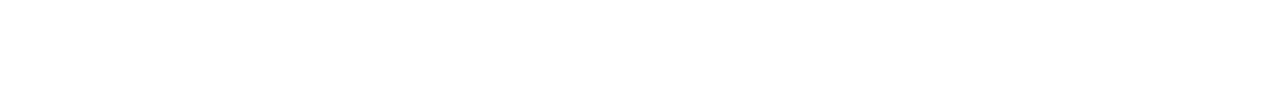
==== commit 61f2f9b5: "add notice about network downtime" ====
--- a/index.html
+++ b/index.html
@@ -16,7 +16,6 @@
   <!--<link rel="stylesheet" type="text/css" href="/css/footer.css"/>-->
 
   <link rel="stylesheet" type="text/css" href="css/style.css" />
-  <link href='https://mastodon.social/@Cabal.rss' rel='alternate' type='application/rss+xml'>
 
   <style type="text/css">
     .no-fouc {display: none;}
@@ -68,8 +67,6 @@
         <li><b>FAQ:</b> <a href="faq.html">Frequently Asked Questions</a></li>
         <hr/>
         <li><b>IRC:</b> <a href='https://kiwiirc.com/nextclient/irc.libera.chat#cabal.club'>irc://irc.libera.chat/#cabal.club</a></li>
-        <li><b>Fediverse:</b> <a href='https://mastodon.social/@cabal'>@cabal@mastodon.social</a></li>
-        <li><b>Follow:</b> <a href='https://mastodon.social/@cabal.rss'>RSS Feed</a></li>
       </ul>
   </div></div></section>
 
@@ -78,6 +75,9 @@
     <h3 class="selectable">cabal://324eee92611cd877841c4de9fd5253e9dba6033329a837ee5f01beb005dffb2f</h3>
     <p>Enter this key into any cabal client to join the public cabal.</p>
     <p><i>Cabal is super young, and while we try to dogfood it as we develop it, sometimes things break. If they do, please join us on libera.chat IRC in #cabal.club and let us know!</i></p>
+    <p><strong><code>[2023-10-16T19:22+02:00]</code> Cabal's discovery layer is DOWN due to changes in the underlying DHT. New
+        bootstrap nodes are being worked on. We aim to issue a patch for cabal-cli within 24h, and will try to
+        patch cabal-desktop within 7 days. IRC is being used to coordinate fixes. </strong></p>
   </section>
 
   <section id="about" class="default"><div class="section-wrapper"><div class="columns">
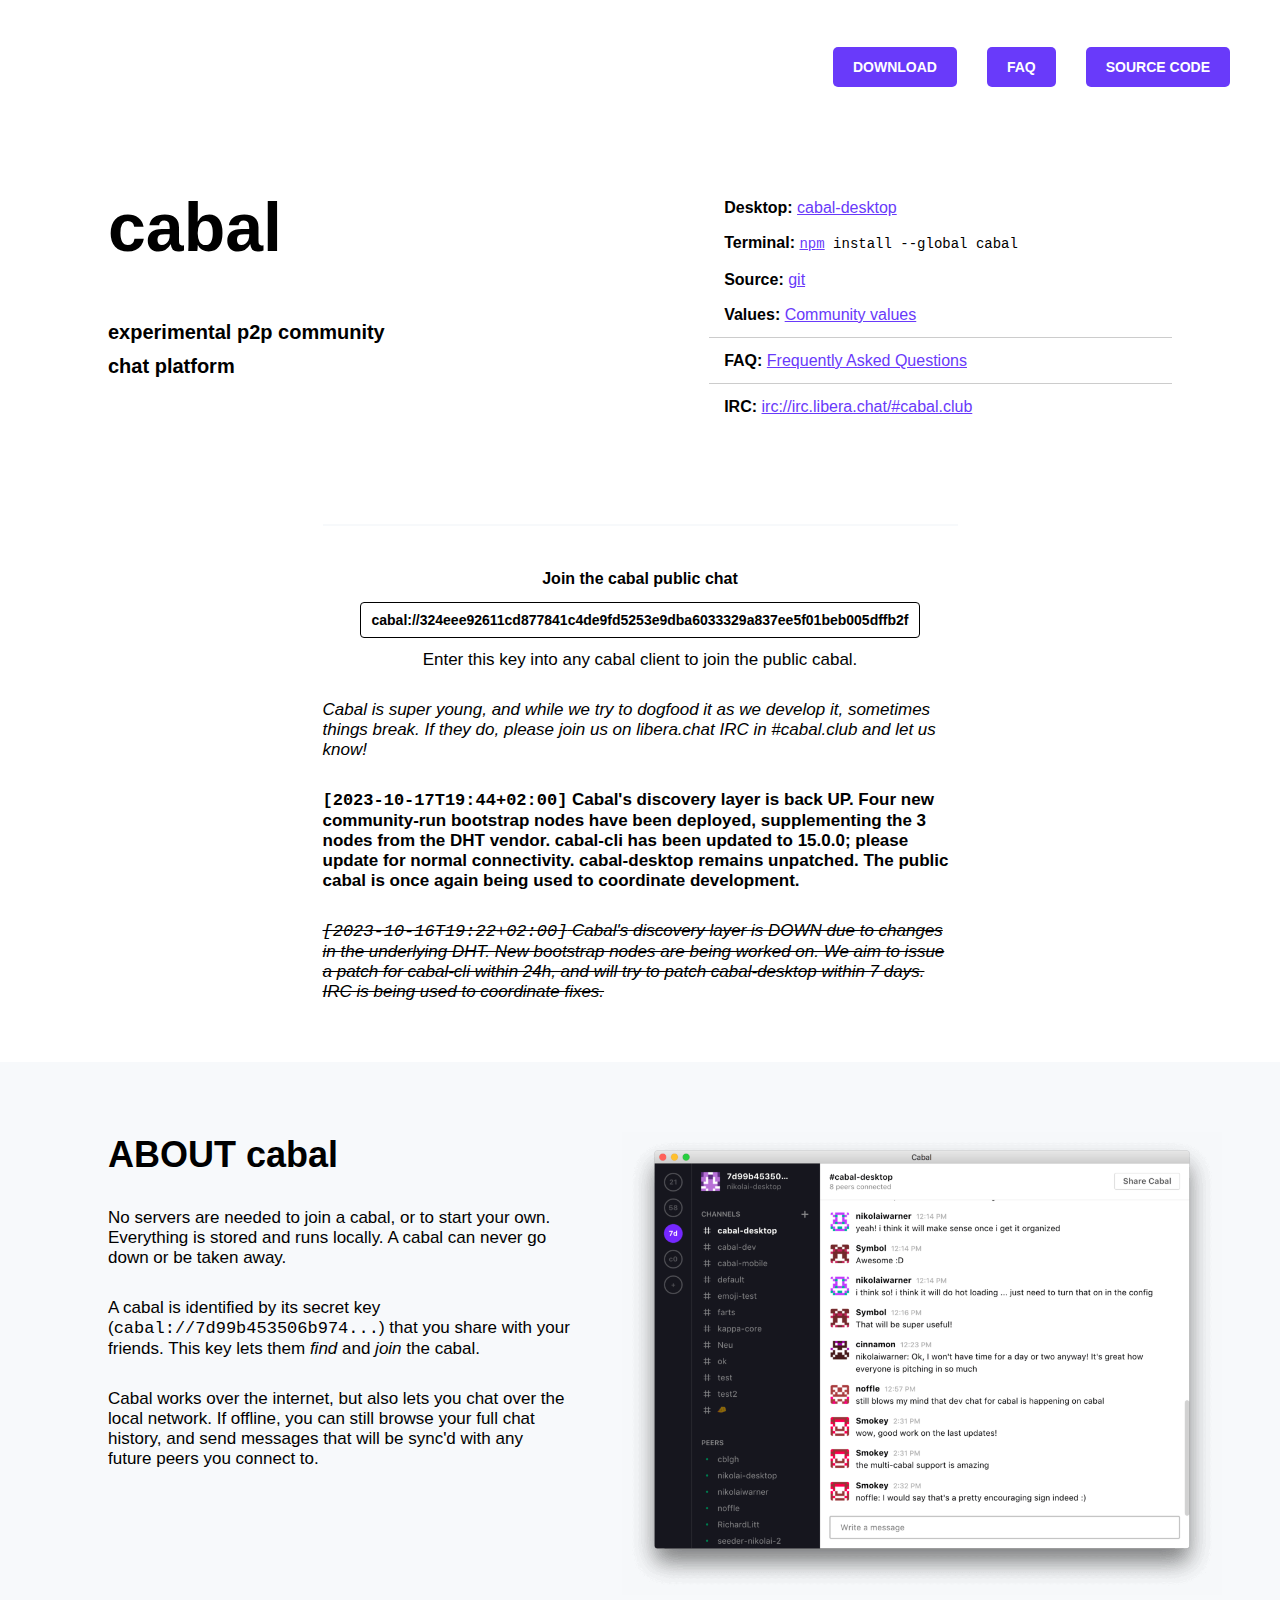
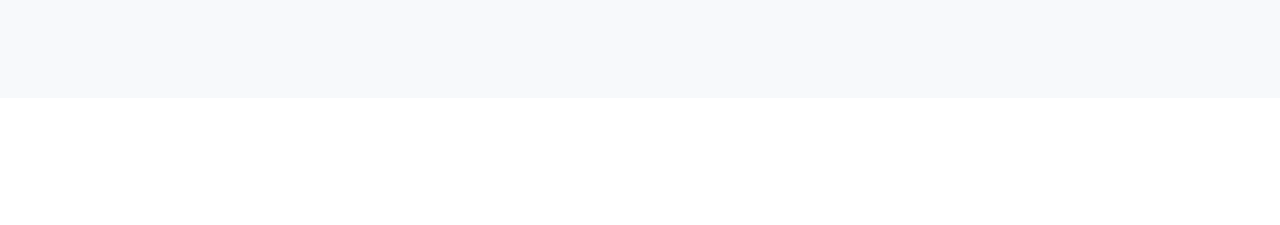
==== commit a300d5c9: "add notice about network being back" ====
--- a/index.html
+++ b/index.html
@@ -75,9 +75,13 @@
     <h3 class="selectable">cabal://324eee92611cd877841c4de9fd5253e9dba6033329a837ee5f01beb005dffb2f</h3>
     <p>Enter this key into any cabal client to join the public cabal.</p>
     <p><i>Cabal is super young, and while we try to dogfood it as we develop it, sometimes things break. If they do, please join us on libera.chat IRC in #cabal.club and let us know!</i></p>
-    <p><strong><code>[2023-10-16T19:22+02:00]</code> Cabal's discovery layer is DOWN due to changes in the underlying DHT. New
+    <p><strong><code>[2023-10-17T19:44+02:00]</code> Cabal's discovery layer is back UP.
+        Four new community-run bootstrap nodes have been deployed, supplementing the 3 nodes from the DHT vendor.
+        cabal-cli has been updated to 15.0.0; please update for normal connectivity. cabal-desktop remains
+        unpatched. The public cabal is once again being used to coordinate development. </strong></p>
+    <p><i><code><s>[2023-10-16T19:22+02:00]</code> Cabal's discovery layer is DOWN due to changes in the underlying DHT. New
         bootstrap nodes are being worked on. We aim to issue a patch for cabal-cli within 24h, and will try to
-        patch cabal-desktop within 7 days. IRC is being used to coordinate fixes. </strong></p>
+        patch cabal-desktop within 7 days. IRC is being used to coordinate fixes.</s></i></p>
   </section>
 
   <section id="about" class="default"><div class="section-wrapper"><div class="columns">
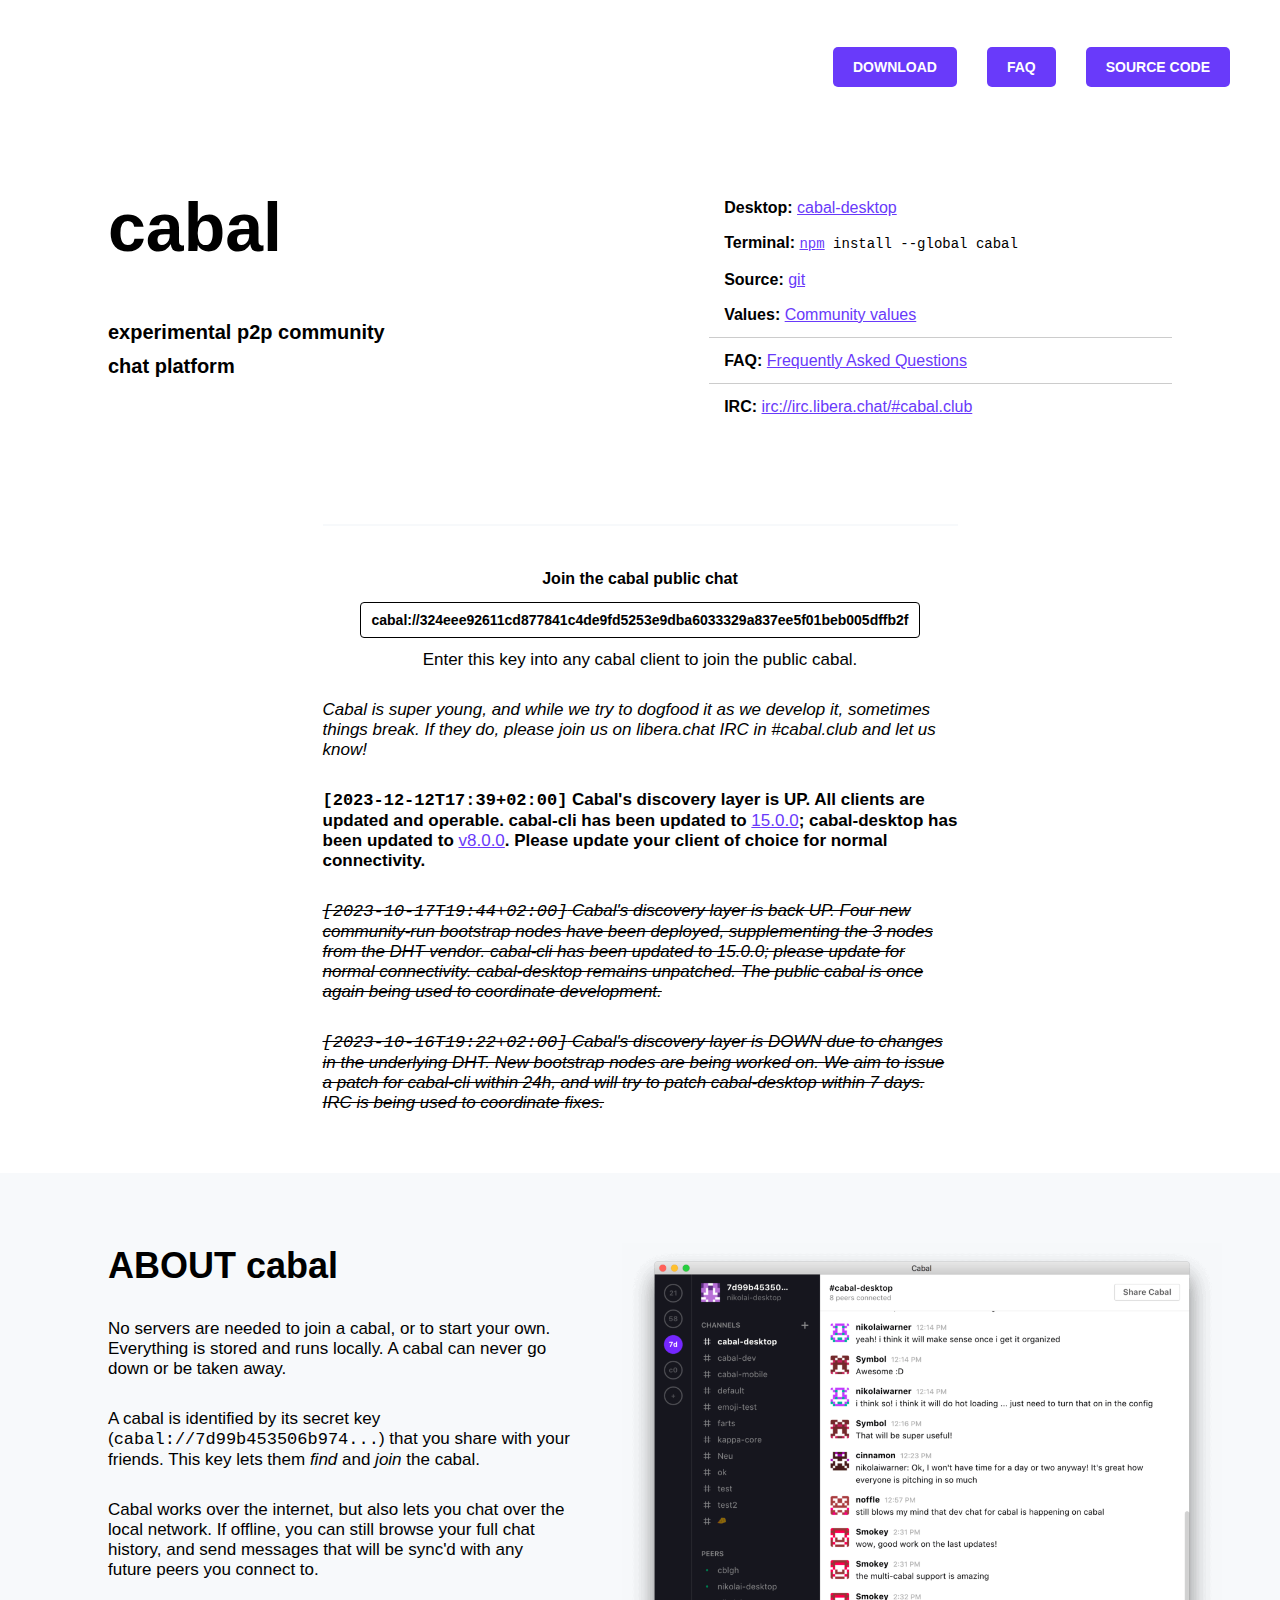
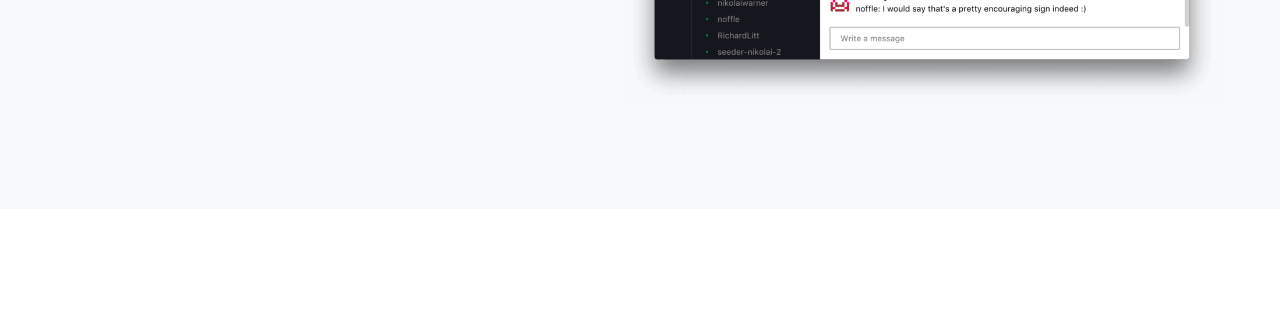
==== commit f6840c21: "add note about cabal-desktop being updated" ====
--- a/index.html
+++ b/index.html
@@ -75,10 +75,14 @@
     <h3 class="selectable">cabal://324eee92611cd877841c4de9fd5253e9dba6033329a837ee5f01beb005dffb2f</h3>
     <p>Enter this key into any cabal client to join the public cabal.</p>
     <p><i>Cabal is super young, and while we try to dogfood it as we develop it, sometimes things break. If they do, please join us on libera.chat IRC in #cabal.club and let us know!</i></p>
-    <p><strong><code>[2023-10-17T19:44+02:00]</code> Cabal's discovery layer is back UP.
+    <p><strong><code>[2023-12-12T17:39+02:00]</code> Cabal's discovery layer is UP. All clients are updated and operable.
+        cabal-cli has been updated to <a href="https://www.npmjs.com/package/cabal">15.0.0</a>; cabal-desktop has been updated to
+        <a href="https://github.com/cabal-club/cabal-desktop/releases/tag/v8.0.0">v8.0.0</a>. 
+        Please update your client of choice for normal connectivity. </strong></p>
+    <p><i><code><s>[2023-10-17T19:44+02:00]</code> Cabal's discovery layer is back UP.
         Four new community-run bootstrap nodes have been deployed, supplementing the 3 nodes from the DHT vendor.
         cabal-cli has been updated to 15.0.0; please update for normal connectivity. cabal-desktop remains
-        unpatched. The public cabal is once again being used to coordinate development. </strong></p>
+        unpatched. The public cabal is once again being used to coordinate development. </s></i></p>
     <p><i><code><s>[2023-10-16T19:22+02:00]</code> Cabal's discovery layer is DOWN due to changes in the underlying DHT. New
         bootstrap nodes are being worked on. We aim to issue a patch for cabal-cli within 24h, and will try to
         patch cabal-desktop within 7 days. IRC is being used to coordinate fixes.</s></i></p>
